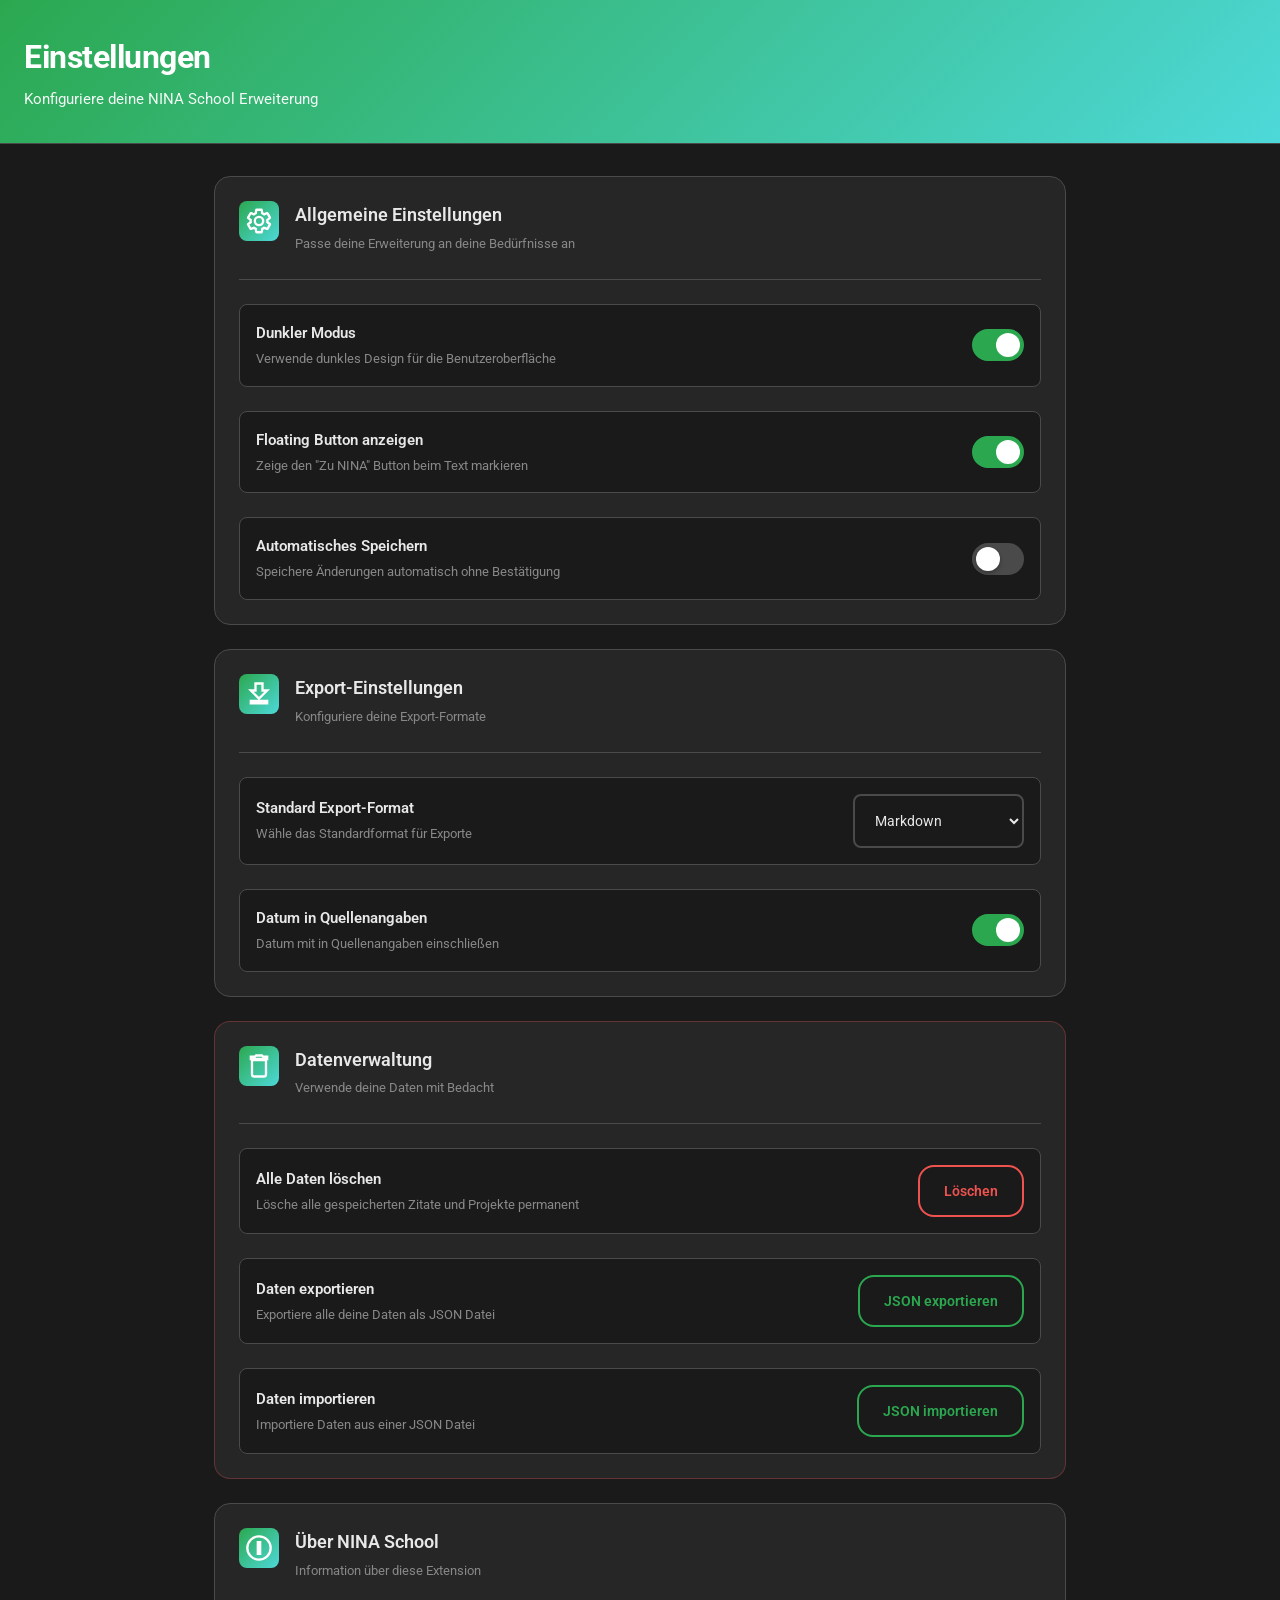
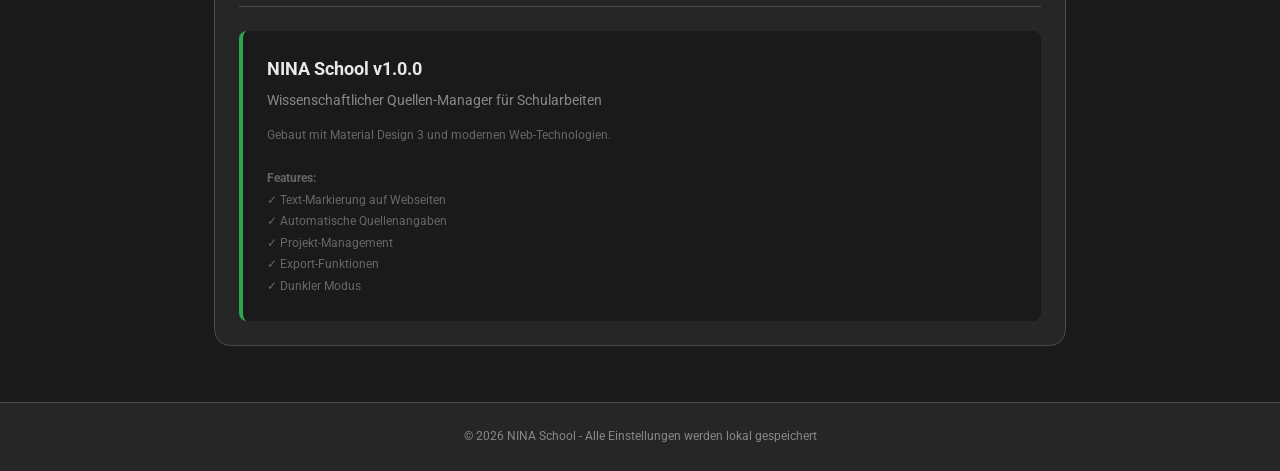
==== fullpage/settings.html @ 8d1d289e "feat: initialize NINA School Chrome extension project structure and core functionality" ====
<!DOCTYPE html>
<html lang="de">
<head>
  <meta charset="UTF-8">
  <meta name="viewport" content="width=device-width, initial-scale=1.0">
  <title>NINA School - Einstellungen</title>
  <link rel="preconnect" href="https://fonts.googleapis.com">
  <link rel="preconnect" href="https://fonts.gstatic.com" crossorigin>
  <link href="https://fonts.googleapis.com/css2?family=Roboto:wght@300;400;500;600;700&display=swap" rel="stylesheet">
  <link rel="stylesheet" href="settings.css">
</head>
<body>
  <div class="settings-container">
    <!-- Header -->
    <header class="settings-header">
      <div class="header-content">
        <h1>Einstellungen</h1>
        <p>Konfiguriere deine NINA School Erweiterung</p>
      </div>
    </header>

    <!-- Settings Sections -->
    <main class="settings-main">
      <!-- General Settings -->
      <section class="settings-section">
        <div class="section-header">
          <svg class="section-icon" viewBox="0 0 24 24">
            <path d="M19.14 12.94c.04-.3.06-.61.06-.94 0-.32-.02-.64-.07-.94l2.03-1.58c.18-.14.23-.41.12-.64l-1.92-3.32c-.12-.22-.37-.29-.59-.22l-2.39.96c-.5-.38-1.03-.7-1.62-.94l-.36-2.54c-.04-.24-.24-.41-.48-.41h-3.84c-.24 0-.43.17-.47.41l-.36 2.54c-.59.24-1.13.57-1.62.94l-2.39-.96c-.22-.09-.47 0-.59.22L2.74 8.87c-.12.22-.07.49.12.64l2.03 1.58c-.05.3-.07.62-.07.94s.02.64.07.94l-2.03 1.58c-.18.14-.23.41-.12.64l1.92 3.32c.12.22.37.29.59.22l2.39-.96c.5.38 1.03.7 1.62.94l.36 2.54c.05.24.24.41.48.41h3.84c.24 0 .44-.17.47-.41l.36-2.54c.59-.24 1.13-.56 1.62-.94l2.39.96c.22.08.47 0 .59-.22l1.92-3.32c.12-.22.07-.49-.12-.64l-2.01-1.58zM12 15.6c-1.98 0-3.6-1.62-3.6-3.6s1.62-3.6 3.6-3.6 3.6 1.62 3.6 3.6-1.62 3.6-3.6 3.6z"/>
          </svg>
          <div>
            <h2>Allgemeine Einstellungen</h2>
            <p>Passe deine Erweiterung an deine Bedürfnisse an</p>
          </div>
        </div>

        <div class="settings-group">
          <div class="setting-item">
            <div class="setting-label">
              <h3>Dunkler Modus</h3>
              <p>Verwende dunkles Design für die Benutzeroberfläche</p>
            </div>
            <label class="toggle">
              <input type="checkbox" id="dark-mode" checked>
              <span class="toggle-slider"></span>
            </label>
          </div>

          <div class="setting-item">
            <div class="setting-label">
              <h3>Floating Button anzeigen</h3>
              <p>Zeige den "Zu NINA" Button beim Text markieren</p>
            </div>
            <label class="toggle">
              <input type="checkbox" id="floating-btn" checked>
              <span class="toggle-slider"></span>
            </label>
          </div>

          <div class="setting-item">
            <div class="setting-label">
              <h3>Automatisches Speichern</h3>
              <p>Speichere Änderungen automatisch ohne Bestätigung</p>
            </div>
            <label class="toggle">
              <input type="checkbox" id="auto-save">
              <span class="toggle-slider"></span>
            </label>
          </div>
        </div>
      </section>

      <!-- Export Settings -->
      <section class="settings-section">
        <div class="section-header">
          <svg class="section-icon" viewBox="0 0 24 24">
            <path d="M19 9h-4V3H9v6H5l7 7 7-7zM5 18v2h14v-2H5z"/>
          </svg>
          <div>
            <h2>Export-Einstellungen</h2>
            <p>Konfiguriere deine Export-Formate</p>
          </div>
        </div>

        <div class="settings-group">
          <div class="setting-item">
            <div class="setting-label">
              <h3>Standard Export-Format</h3>
              <p>Wähle das Standardformat für Exporte</p>
            </div>
            <select id="export-format" class="select-input">
              <option value="markdown">Markdown</option>
              <option value="bibliography">Quellenverzeichnis</option>
              <option value="html">HTML</option>
            </select>
          </div>

          <div class="setting-item">
            <div class="setting-label">
              <h3>Datum in Quellenangaben</h3>
              <p>Datum mit in Quellenangaben einschließen</p>
            </div>
            <label class="toggle">
              <input type="checkbox" id="include-date" checked>
              <span class="toggle-slider"></span>
            </label>
          </div>
        </div>
      </section>

      <!-- Data Management -->
      <section class="settings-section danger">
        <div class="section-header">
          <svg class="section-icon" viewBox="0 0 24 24">
            <path d="M6 19c0 1.1.9 2 2 2h8c1.1 0 2-.9 2-2V7H6v12zM19 4h-3.5l-1-1h-5l-1 1H5v2h14V4z"/>
          </svg>
          <div>
            <h2>Datenverwaltung</h2>
            <p>Verwende deine Daten mit Bedacht</p>
          </div>
        </div>

        <div class="settings-group">
          <div class="setting-item">
            <div class="setting-label">
              <h3>Alle Daten löschen</h3>
              <p>Lösche alle gespeicherten Zitate und Projekte permanent</p>
            </div>
            <button class="btn btn-danger" id="delete-all">Löschen</button>
          </div>

          <div class="setting-item">
            <div class="setting-label">
              <h3>Daten exportieren</h3>
              <p>Exportiere alle deine Daten als JSON Datei</p>
            </div>
            <button class="btn btn-secondary" id="export-data">JSON exportieren</button>
          </div>

          <div class="setting-item">
            <div class="setting-label">
              <h3>Daten importieren</h3>
              <p>Importiere Daten aus einer JSON Datei</p>
            </div>
            <button class="btn btn-secondary" id="import-data">JSON importieren</button>
            <input type="file" id="import-file" accept=".json" style="display: none;">
          </div>
        </div>
      </section>

      <!-- About Section -->
      <section class="settings-section">
        <div class="section-header">
          <svg class="section-icon" viewBox="0 0 24 24">
            <path d="M12 2C6.48 2 2 6.48 2 12s4.48 10 10 10 10-4.48 10-10S17.52 2 12 2zm1 15h-2v-2h2v2zm0-4h-2V7h2v6z"/>
          </svg>
          <div>
            <h2>Über NINA School</h2>
            <p>Information über diese Extension</p>
          </div>
        </div>

        <div class="settings-group">
          <div class="about-box">
            <h3>NINA School v1.0.0</h3>
            <p>Wissenschaftlicher Quellen-Manager für Schularbeiten</p>
            <p style="margin-top: 12px; font-size: 12px; opacity: 0.7;">
              Gebaut mit Material Design 3 und modernen Web-Technologien.
              <br><br>
              <strong>Features:</strong><br>
              ✓ Text-Markierung auf Webseiten<br>
              ✓ Automatische Quellenangaben<br>
              ✓ Projekt-Management<br>
              ✓ Export-Funktionen<br>
              ✓ Dunkler Modus
            </p>
          </div>
        </div>
      </section>
    </main>

    <!-- Footer -->
    <footer class="settings-footer">
      <p>&copy; 2026 NINA School - Alle Einstellungen werden lokal gespeichert</p>
    </footer>
  </div>

  <script src="settings.js"></script>
</body>
</html>
---- fullpage/settings.css ----
:root {
  --primary: #2ba84f;
  --secondary: #c5f135;
  --tertiary: #4dd9d9;
  --bg-dark: #1a1a1a;
  --surface: #262626;
  --surface-variant: #3f3f3f;
  --text-primary: #e8e8e8;
  --text-secondary: #888888;
  --outline: #707070;
  --outline-variant: #4a4a4a;
  --danger: #ef5350;

  --spacing-xs: 4px;
  --spacing-sm: 8px;
  --spacing-md: 16px;
  --spacing-lg: 24px;
  --spacing-xl: 32px;

  --radius-sm: 8px;
  --radius-md: 16px;
  --radius-lg: 28px;
}

* {
  margin: 0;
  padding: 0;
  box-sizing: border-box;
}

html, body {
  background: var(--bg-dark);
  color: var(--text-primary);
  font-family: 'Roboto', -apple-system, sans-serif;
  font-size: 14px;
  line-height: 1.6;
  min-height: 100vh;
}

html {
  scroll-behavior: smooth;
}

body::-webkit-scrollbar {
  width: 8px;
}

body::-webkit-scrollbar-track {
  background: var(--bg-dark);
}

body::-webkit-scrollbar-thumb {
  background: var(--surface-variant);
  border-radius: 4px;
}

body::-webkit-scrollbar-thumb:hover {
  background: var(--outline);
}

.settings-container {
  display: flex;
  flex-direction: column;
  min-height: 100vh;
}

/* Header */
.settings-header {
  background: linear-gradient(135deg, var(--primary) 0%, var(--tertiary) 100%);
  color: white;
  padding: var(--spacing-xl) var(--spacing-lg);
  margin-bottom: var(--spacing-xl);
  border-bottom: 1px solid var(--outline-variant);
}

.header-content h1 {
  font-size: 32px;
  font-weight: 700;
  margin-bottom: var(--spacing-xs);
  letter-spacing: -0.5px;
}

.header-content p {
  font-size: 15px;
  opacity: 0.95;
}

/* Main Content */
.settings-main {
  flex: 1;
  max-width: 900px;
  margin: 0 auto;
  width: 100%;
  padding: 0 var(--spacing-lg) var(--spacing-xl);
}

/* Settings Sections */
.settings-section {
  background: var(--surface);
  border: 1px solid var(--outline-variant);
  border-radius: var(--radius-md);
  padding: var(--spacing-lg);
  margin-bottom: var(--spacing-lg);
  transition: all 0.3s ease;
}

.settings-section:hover {
  border-color: var(--outline);
  box-shadow: 0 8px 24px rgba(43, 168, 79, 0.1);
}

.settings-section.danger {
  border-color: rgba(239, 83, 80, 0.3);
}

.section-header {
  display: flex;
  gap: var(--spacing-md);
  margin-bottom: var(--spacing-lg);
  padding-bottom: var(--spacing-lg);
  border-bottom: 1px solid var(--outline-variant);
}

.section-icon {
  width: 40px;
  height: 40px;
  background: linear-gradient(135deg, var(--primary) 0%, var(--tertiary) 100%);
  border-radius: var(--radius-sm);
  padding: 6px;
  flex-shrink: 0;
  stroke: white;
  stroke-width: 2;
  fill: none;
}

.section-header h2 {
  font-size: 18px;
  font-weight: 600;
  color: var(--text-primary);
  margin-bottom: var(--spacing-xs);
}

.section-header p {
  font-size: 13px;
  color: var(--text-secondary);
}

/* Settings Group */
.settings-group {
  display: flex;
  flex-direction: column;
  gap: var(--spacing-lg);
}

.setting-item {
  display: flex;
  justify-content: space-between;
  align-items: center;
  padding: var(--spacing-md);
  background: var(--bg-dark);
  border-radius: var(--radius-sm);
  border: 1px solid var(--outline-variant);
  transition: all 0.3s ease;
}

.setting-item:hover {
  border-color: var(--outline);
  background: rgba(43, 168, 79, 0.05);
}

.setting-label h3 {
  font-size: 15px;
  font-weight: 600;
  margin-bottom: var(--spacing-xs);
  color: var(--text-primary);
}

.setting-label p {
  font-size: 13px;
  color: var(--text-secondary);
}

/* Toggle Switch */
.toggle {
  position: relative;
  display: inline-flex;
  align-items: center;
  cursor: pointer;
  flex-shrink: 0;
}

.toggle input {
  display: none;
}

.toggle-slider {
  width: 52px;
  height: 32px;
  background: var(--outline-variant);
  border-radius: 16px;
  position: relative;
  transition: all 0.3s cubic-bezier(0.4, 0, 0.2, 1);
  border: 2px solid transparent;
}

.toggle-slider::after {
  content: '';
  position: absolute;
  width: 24px;
  height: 24px;
  background: white;
  border-radius: 50%;
  top: 2px;
  left: 2px;
  transition: all 0.3s cubic-bezier(0.4, 0, 0.2, 1);
  box-shadow: 0 2px 4px rgba(0, 0, 0, 0.3);
}

.toggle input:checked + .toggle-slider {
  background: var(--primary);
  border-color: var(--primary);
}

.toggle input:checked + .toggle-slider::after {
  left: 22px;
  box-shadow: 0 2px 4px rgba(43, 168, 79, 0.3);
}

/* Select Input */
.select-input {
  background: var(--bg-dark);
  color: var(--text-primary);
  border: 2px solid var(--outline-variant);
  padding: var(--spacing-md);
  border-radius: var(--radius-sm);
  font-size: 14px;
  cursor: pointer;
  transition: all 0.3s ease;
  font-family: 'Roboto', sans-serif;
}

.select-input:hover {
  border-color: var(--primary);
}

.select-input:focus {
  outline: none;
  border-color: var(--primary);
  box-shadow: 0 0 0 3px rgba(43, 168, 79, 0.1);
}

/* Buttons */
.btn {
  padding: var(--spacing-md) var(--spacing-lg);
  border: none;
  border-radius: var(--radius-md);
  font-size: 14px;
  font-weight: 600;
  cursor: pointer;
  transition: all 0.3s cubic-bezier(0.4, 0, 0.2, 1);
  font-family: 'Roboto', sans-serif;
  flex-shrink: 0;
}

.btn-secondary {
  background: transparent;
  color: var(--primary);
  border: 2px solid var(--primary);
}

.btn-secondary:hover {
  background: rgba(43, 168, 79, 0.1);
  transform: translateY(-2px);
}

.btn-secondary:active {
  transform: translateY(0);
}

.btn-danger {
  background: transparent;
  color: var(--danger);
  border: 2px solid var(--danger);
}

.btn-danger:hover {
  background: rgba(239, 83, 80, 0.1);
  transform: translateY(-2px);
}

.btn-danger:active {
  transform: translateY(0);
}

/* About Box */
.about-box {
  background: var(--bg-dark);
  padding: var(--spacing-lg);
  border-radius: var(--radius-sm);
  border-left: 4px solid var(--primary);
}

.about-box h3 {
  font-size: 18px;
  font-weight: 700;
  margin-bottom: var(--spacing-xs);
  color: var(--text-primary);
}

.about-box p {
  color: var(--text-secondary);
  line-height: 1.8;
}

/* Footer */
.settings-footer {
  background: var(--surface);
  border-top: 1px solid var(--outline-variant);
  padding: var(--spacing-lg);
  text-align: center;
  color: var(--text-secondary);
  font-size: 12px;
  margin-top: auto;
}

/* Animations */
@keyframes slideIn {
  from {
    opacity: 0;
    transform: translateY(10px);
  }
  to {
    opacity: 1;
    transform: translateY(0);
  }
}

.settings-section {
  animation: slideIn 0.4s ease-out;
}

.settings-section:nth-child(2) {
  animation-delay: 0.1s;
}

.settings-section:nth-child(3) {
  animation-delay: 0.2s;
}

.settings-section:nth-child(4) {
  animation-delay: 0.3s;
}

/* Responsive */
@media (max-width: 768px) {
  .settings-main {
    padding: 0 var(--spacing-md) var(--spacing-lg);
  }

  .header-content h1 {
    font-size: 24px;
  }

  .setting-item {
    flex-direction: column;
    align-items: flex-start;
    gap: var(--spacing-md);
  }

  .setting-label {
    width: 100%;
  }

  .toggle,
  .btn,
  .select-input {
    width: 100%;
  }
}
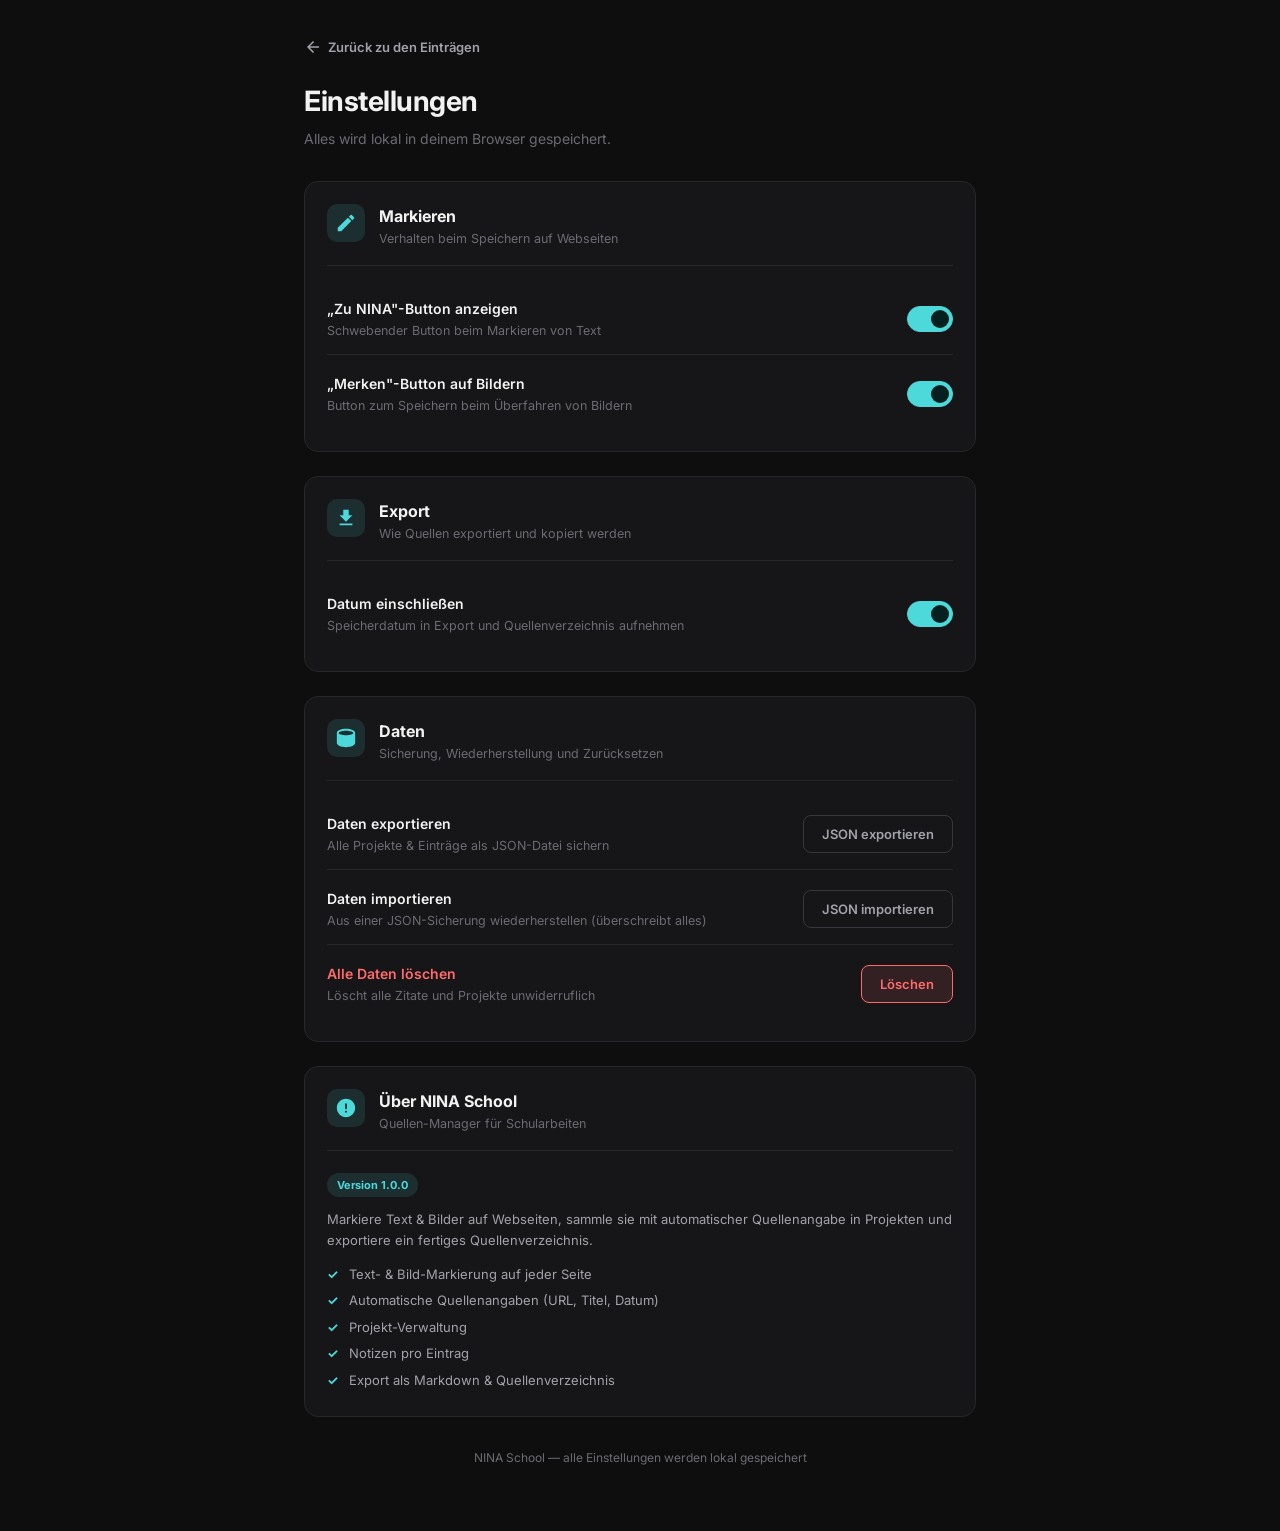
==== commit c757e134: "feat: add settings page with data management, export/import functionality, and user preferences" ====
--- a/fullpage/settings.html
+++ b/fullpage/settings.html
@@ -6,98 +6,71 @@
   <title>NINA School - Einstellungen</title>
   <link rel="preconnect" href="https://fonts.googleapis.com">
   <link rel="preconnect" href="https://fonts.gstatic.com" crossorigin>
-  <link href="https://fonts.googleapis.com/css2?family=Roboto:wght@300;400;500;600;700&display=swap" rel="stylesheet">
+  <link href="https://fonts.googleapis.com/css2?family=Inter:wght@400;500;600;700&display=swap" rel="stylesheet">
   <link rel="stylesheet" href="settings.css">
 </head>
 <body>
   <div class="settings-container">
     <!-- Header -->
     <header class="settings-header">
+      <button id="back-to-app" class="back-link">
+        <svg viewBox="0 0 24 24"><path d="M20 11H7.83l5.59-5.59L12 4l-8 8 8 8 1.41-1.41L7.83 13H20v-2z"/></svg>
+        Zurück zu den Einträgen
+      </button>
       <div class="header-content">
         <h1>Einstellungen</h1>
-        <p>Konfiguriere deine NINA School Erweiterung</p>
+        <p>Alles wird lokal in deinem Browser gespeichert.</p>
       </div>
     </header>
 
-    <!-- Settings Sections -->
     <main class="settings-main">
-      <!-- General Settings -->
+      <!-- Markieren -->
       <section class="settings-section">
         <div class="section-header">
-          <svg class="section-icon" viewBox="0 0 24 24">
-            <path d="M19.14 12.94c.04-.3.06-.61.06-.94 0-.32-.02-.64-.07-.94l2.03-1.58c.18-.14.23-.41.12-.64l-1.92-3.32c-.12-.22-.37-.29-.59-.22l-2.39.96c-.5-.38-1.03-.7-1.62-.94l-.36-2.54c-.04-.24-.24-.41-.48-.41h-3.84c-.24 0-.43.17-.47.41l-.36 2.54c-.59.24-1.13.57-1.62.94l-2.39-.96c-.22-.09-.47 0-.59.22L2.74 8.87c-.12.22-.07.49.12.64l2.03 1.58c-.05.3-.07.62-.07.94s.02.64.07.94l-2.03 1.58c-.18.14-.23.41-.12.64l1.92 3.32c.12.22.37.29.59.22l2.39-.96c.5.38 1.03.7 1.62.94l.36 2.54c.05.24.24.41.48.41h3.84c.24 0 .44-.17.47-.41l.36-2.54c.59-.24 1.13-.56 1.62-.94l2.39.96c.22.08.47 0 .59-.22l1.92-3.32c.12-.22.07-.49-.12-.64l-2.01-1.58zM12 15.6c-1.98 0-3.6-1.62-3.6-3.6s1.62-3.6 3.6-3.6 3.6 1.62 3.6 3.6-1.62 3.6-3.6 3.6z"/>
-          </svg>
+          <svg class="section-icon" viewBox="0 0 24 24"><path d="M3 17.25V21h3.75L17.81 9.94l-3.75-3.75L3 17.25zM20.71 7.04c.39-.39.39-1.02 0-1.41l-2.34-2.34a.9959.9959 0 0 0-1.41 0l-1.83 1.83 3.75 3.75 1.83-1.83z"/></svg>
           <div>
-            <h2>Allgemeine Einstellungen</h2>
-            <p>Passe deine Erweiterung an deine Bedürfnisse an</p>
+            <h2>Markieren</h2>
+            <p>Verhalten beim Speichern auf Webseiten</p>
           </div>
         </div>
-
         <div class="settings-group">
           <div class="setting-item">
             <div class="setting-label">
-              <h3>Dunkler Modus</h3>
-              <p>Verwende dunkles Design für die Benutzeroberfläche</p>
-            </div>
-            <label class="toggle">
-              <input type="checkbox" id="dark-mode" checked>
-              <span class="toggle-slider"></span>
-            </label>
-          </div>
-
-          <div class="setting-item">
-            <div class="setting-label">
-              <h3>Floating Button anzeigen</h3>
-              <p>Zeige den "Zu NINA" Button beim Text markieren</p>
+              <h3>„Zu NINA"-Button anzeigen</h3>
+              <p>Schwebender Button beim Markieren von Text</p>
             </div>
             <label class="toggle">
               <input type="checkbox" id="floating-btn" checked>
               <span class="toggle-slider"></span>
             </label>
           </div>
-
           <div class="setting-item">
             <div class="setting-label">
-              <h3>Automatisches Speichern</h3>
-              <p>Speichere Änderungen automatisch ohne Bestätigung</p>
+              <h3>„Merken"-Button auf Bildern</h3>
+              <p>Button zum Speichern beim Überfahren von Bildern</p>
             </div>
             <label class="toggle">
-              <input type="checkbox" id="auto-save">
+              <input type="checkbox" id="image-save" checked>
               <span class="toggle-slider"></span>
             </label>
           </div>
         </div>
       </section>
 
-      <!-- Export Settings -->
+      <!-- Export -->
       <section class="settings-section">
         <div class="section-header">
-          <svg class="section-icon" viewBox="0 0 24 24">
-            <path d="M19 9h-4V3H9v6H5l7 7 7-7zM5 18v2h14v-2H5z"/>
-          </svg>
+          <svg class="section-icon" viewBox="0 0 24 24"><path d="M19 9h-4V3H9v6H5l7 7 7-7zM5 18v2h14v-2H5z"/></svg>
           <div>
-            <h2>Export-Einstellungen</h2>
-            <p>Konfiguriere deine Export-Formate</p>
+            <h2>Export</h2>
+            <p>Wie Quellen exportiert und kopiert werden</p>
           </div>
         </div>
-
         <div class="settings-group">
           <div class="setting-item">
             <div class="setting-label">
-              <h3>Standard Export-Format</h3>
-              <p>Wähle das Standardformat für Exporte</p>
-            </div>
-            <select id="export-format" class="select-input">
-              <option value="markdown">Markdown</option>
-              <option value="bibliography">Quellenverzeichnis</option>
-              <option value="html">HTML</option>
-            </select>
-          </div>
-
-          <div class="setting-item">
-            <div class="setting-label">
-              <h3>Datum in Quellenangaben</h3>
-              <p>Datum mit in Quellenangaben einschließen</p>
+              <h3>Datum einschließen</h3>
+              <p>Speicherdatum in Export und Quellenverzeichnis aufnehmen</p>
             </div>
             <label class="toggle">
               <input type="checkbox" id="include-date" checked>
@@ -107,80 +80,68 @@
         </div>
       </section>
 
-      <!-- Data Management -->
-      <section class="settings-section danger">
+      <!-- Daten -->
+      <section class="settings-section">
         <div class="section-header">
-          <svg class="section-icon" viewBox="0 0 24 24">
-            <path d="M6 19c0 1.1.9 2 2 2h8c1.1 0 2-.9 2-2V7H6v12zM19 4h-3.5l-1-1h-5l-1 1H5v2h14V4z"/>
-          </svg>
+          <svg class="section-icon" viewBox="0 0 24 24"><path d="M12 2C6.48 2 2 4.02 2 6.5v11C2 19.98 6.48 22 12 22s10-2.02 10-4.5v-11C22 4.02 17.52 2 12 2zm0 2c4.42 0 8 1.34 8 2.5S16.42 9 12 9 4 7.66 4 6.5 7.58 4 12 4z"/></svg>
           <div>
-            <h2>Datenverwaltung</h2>
-            <p>Verwende deine Daten mit Bedacht</p>
+            <h2>Daten</h2>
+            <p>Sicherung, Wiederherstellung und Zurücksetzen</p>
           </div>
         </div>
-
         <div class="settings-group">
           <div class="setting-item">
             <div class="setting-label">
-              <h3>Alle Daten löschen</h3>
-              <p>Lösche alle gespeicherten Zitate und Projekte permanent</p>
-            </div>
-            <button class="btn btn-danger" id="delete-all">Löschen</button>
-          </div>
-
-          <div class="setting-item">
-            <div class="setting-label">
               <h3>Daten exportieren</h3>
-              <p>Exportiere alle deine Daten als JSON Datei</p>
+              <p>Alle Projekte & Einträge als JSON-Datei sichern</p>
             </div>
             <button class="btn btn-secondary" id="export-data">JSON exportieren</button>
           </div>
-
           <div class="setting-item">
             <div class="setting-label">
               <h3>Daten importieren</h3>
-              <p>Importiere Daten aus einer JSON Datei</p>
+              <p>Aus einer JSON-Sicherung wiederherstellen (überschreibt alles)</p>
             </div>
             <button class="btn btn-secondary" id="import-data">JSON importieren</button>
             <input type="file" id="import-file" accept=".json" style="display: none;">
           </div>
+          <div class="setting-item danger-item">
+            <div class="setting-label">
+              <h3>Alle Daten löschen</h3>
+              <p>Löscht alle Zitate und Projekte unwiderruflich</p>
+            </div>
+            <button class="btn btn-danger" id="delete-all">Löschen</button>
+          </div>
         </div>
       </section>
 
-      <!-- About Section -->
+      <!-- Über -->
       <section class="settings-section">
         <div class="section-header">
-          <svg class="section-icon" viewBox="0 0 24 24">
-            <path d="M12 2C6.48 2 2 6.48 2 12s4.48 10 10 10 10-4.48 10-10S17.52 2 12 2zm1 15h-2v-2h2v2zm0-4h-2V7h2v6z"/>
-          </svg>
+          <svg class="section-icon" viewBox="0 0 24 24"><path d="M12 2C6.48 2 2 6.48 2 12s4.48 10 10 10 10-4.48 10-10S17.52 2 12 2zm1 15h-2v-2h2v2zm0-4h-2V7h2v6z"/></svg>
           <div>
             <h2>Über NINA School</h2>
-            <p>Information über diese Extension</p>
+            <p>Quellen-Manager für Schularbeiten</p>
           </div>
         </div>
-
         <div class="settings-group">
           <div class="about-box">
-            <h3>NINA School v1.0.0</h3>
-            <p>Wissenschaftlicher Quellen-Manager für Schularbeiten</p>
-            <p style="margin-top: 12px; font-size: 12px; opacity: 0.7;">
-              Gebaut mit Material Design 3 und modernen Web-Technologien.
-              <br><br>
-              <strong>Features:</strong><br>
-              ✓ Text-Markierung auf Webseiten<br>
-              ✓ Automatische Quellenangaben<br>
-              ✓ Projekt-Management<br>
-              ✓ Export-Funktionen<br>
-              ✓ Dunkler Modus
-            </p>
+            <div class="about-version">Version 1.0.0</div>
+            <p>Markiere Text & Bilder auf Webseiten, sammle sie mit automatischer Quellenangabe in Projekten und exportiere ein fertiges Quellenverzeichnis.</p>
+            <ul class="about-features">
+              <li>Text- & Bild-Markierung auf jeder Seite</li>
+              <li>Automatische Quellenangaben (URL, Titel, Datum)</li>
+              <li>Projekt-Verwaltung</li>
+              <li>Notizen pro Eintrag</li>
+              <li>Export als Markdown & Quellenverzeichnis</li>
+            </ul>
           </div>
         </div>
       </section>
     </main>
 
-    <!-- Footer -->
     <footer class="settings-footer">
-      <p>&copy; 2026 NINA School - Alle Einstellungen werden lokal gespeichert</p>
+      <p>NINA School — alle Einstellungen werden lokal gespeichert</p>
     </footer>
   </div>
 
--- a/fullpage/settings.css
+++ b/fullpage/settings.css
@@ -1,379 +1,207 @@
+/* NINA School - Einstellungen (Dark, verfeinert) */
+
 :root {
-  --primary: #2ba84f;
-  --secondary: #c5f135;
-  --tertiary: #4dd9d9;
-  --bg-dark: #1a1a1a;
-  --surface: #262626;
-  --surface-variant: #3f3f3f;
-  --text-primary: #e8e8e8;
-  --text-secondary: #888888;
-  --outline: #707070;
-  --outline-variant: #4a4a4a;
-  --danger: #ef5350;
-
-  --spacing-xs: 4px;
-  --spacing-sm: 8px;
-  --spacing-md: 16px;
-  --spacing-lg: 24px;
-  --spacing-xl: 32px;
-
-  --radius-sm: 8px;
-  --radius-md: 16px;
-  --radius-lg: 28px;
-}
-
-* {
-  margin: 0;
-  padding: 0;
-  box-sizing: border-box;
-}
+  --bg: #0e0e0f;
+  --bg-1: #161618;
+  --bg-2: #1d1d20;
+  --bg-3: #26262a;
+  --text: #f2f2f3;
+  --text-2: #a2a2aa;
+  --text-3: #6b6b73;
+  --cyan: #4dd9d9;
+  --cyan-dim: rgba(77, 217, 217, 0.12);
+  --danger: #ff6b6b;
+  --danger-dim: rgba(255, 107, 107, 0.12);
+  --border: #27272b;
+  --border-strong: #36363c;
+  --r-lg: 14px;
+  --r-md: 10px;
+  --r-sm: 8px;
+  --font: 'Inter', -apple-system, BlinkMacSystemFont, 'Segoe UI', sans-serif;
+}
+
+* { margin: 0; padding: 0; box-sizing: border-box; }
 
 html, body {
-  background: var(--bg-dark);
-  color: var(--text-primary);
-  font-family: 'Roboto', -apple-system, sans-serif;
+  background: var(--bg);
+  color: var(--text);
+  font-family: var(--font);
   font-size: 14px;
-  line-height: 1.6;
+  line-height: 1.5;
   min-height: 100vh;
-}
-
-html {
-  scroll-behavior: smooth;
-}
-
-body::-webkit-scrollbar {
-  width: 8px;
-}
-
-body::-webkit-scrollbar-track {
-  background: var(--bg-dark);
-}
-
-body::-webkit-scrollbar-thumb {
-  background: var(--surface-variant);
-  border-radius: 4px;
-}
-
-body::-webkit-scrollbar-thumb:hover {
-  background: var(--outline);
-}
+  -webkit-font-smoothing: antialiased;
+}
+
+button { font-family: inherit; }
 
 .settings-container {
-  display: flex;
-  flex-direction: column;
-  min-height: 100vh;
-}
-
-/* Header */
-.settings-header {
-  background: linear-gradient(135deg, var(--primary) 0%, var(--tertiary) 100%);
-  color: white;
-  padding: var(--spacing-xl) var(--spacing-lg);
-  margin-bottom: var(--spacing-xl);
-  border-bottom: 1px solid var(--outline-variant);
-}
-
-.header-content h1 {
-  font-size: 32px;
-  font-weight: 700;
-  margin-bottom: var(--spacing-xs);
-  letter-spacing: -0.5px;
-}
-
-.header-content p {
-  font-size: 15px;
-  opacity: 0.95;
-}
-
-/* Main Content */
-.settings-main {
-  flex: 1;
-  max-width: 900px;
+  max-width: 720px;
   margin: 0 auto;
-  width: 100%;
-  padding: 0 var(--spacing-lg) var(--spacing-xl);
-}
-
-/* Settings Sections */
+  padding: 32px 24px 64px;
+}
+
+/* ===== HEADER ===== */
+.back-link {
+  display: inline-flex;
+  align-items: center;
+  gap: 6px;
+  background: transparent;
+  border: none;
+  color: var(--text-2);
+  font-size: 13px;
+  font-weight: 600;
+  cursor: pointer;
+  padding: 6px 0;
+  margin-bottom: 18px;
+  transition: color 0.15s;
+}
+.back-link:hover { color: var(--cyan); }
+.back-link svg { width: 18px; height: 18px; fill: currentColor; }
+
+.header-content { margin-bottom: 32px; }
+.header-content h1 { font-size: 28px; font-weight: 700; letter-spacing: -0.5px; margin-bottom: 6px; }
+.header-content p { color: var(--text-3); font-size: 14px; }
+
+/* ===== SECTIONS ===== */
+.settings-main { display: flex; flex-direction: column; gap: 24px; }
+
 .settings-section {
-  background: var(--surface);
-  border: 1px solid var(--outline-variant);
-  border-radius: var(--radius-md);
-  padding: var(--spacing-lg);
-  margin-bottom: var(--spacing-lg);
-  transition: all 0.3s ease;
-}
-
-.settings-section:hover {
-  border-color: var(--outline);
-  box-shadow: 0 8px 24px rgba(43, 168, 79, 0.1);
-}
-
-.settings-section.danger {
-  border-color: rgba(239, 83, 80, 0.3);
+  background: var(--bg-1);
+  border: 1px solid var(--border);
+  border-radius: var(--r-lg);
+  padding: 22px;
 }
 
 .section-header {
   display: flex;
-  gap: var(--spacing-md);
-  margin-bottom: var(--spacing-lg);
-  padding-bottom: var(--spacing-lg);
-  border-bottom: 1px solid var(--outline-variant);
-}
-
+  align-items: flex-start;
+  gap: 14px;
+  margin-bottom: 18px;
+  padding-bottom: 16px;
+  border-bottom: 1px solid var(--border);
+}
 .section-icon {
-  width: 40px;
-  height: 40px;
-  background: linear-gradient(135deg, var(--primary) 0%, var(--tertiary) 100%);
-  border-radius: var(--radius-sm);
-  padding: 6px;
+  width: 38px;
+  height: 38px;
+  padding: 8px;
+  border-radius: var(--r-md);
+  background: var(--cyan-dim);
+  fill: var(--cyan);
   flex-shrink: 0;
-  stroke: white;
-  stroke-width: 2;
-  fill: none;
-}
-
-.section-header h2 {
-  font-size: 18px;
-  font-weight: 600;
-  color: var(--text-primary);
-  margin-bottom: var(--spacing-xs);
-}
-
-.section-header p {
-  font-size: 13px;
-  color: var(--text-secondary);
-}
-
-/* Settings Group */
-.settings-group {
-  display: flex;
-  flex-direction: column;
-  gap: var(--spacing-lg);
-}
+}
+.section-header h2 { font-size: 16px; font-weight: 700; margin-bottom: 2px; }
+.section-header p { font-size: 12.5px; color: var(--text-3); }
+
+.settings-group { display: flex; flex-direction: column; gap: 4px; }
 
 .setting-item {
   display: flex;
+  align-items: center;
   justify-content: space-between;
-  align-items: center;
-  padding: var(--spacing-md);
-  background: var(--bg-dark);
-  border-radius: var(--radius-sm);
-  border: 1px solid var(--outline-variant);
-  transition: all 0.3s ease;
-}
-
-.setting-item:hover {
-  border-color: var(--outline);
-  background: rgba(43, 168, 79, 0.05);
-}
-
-.setting-label h3 {
-  font-size: 15px;
-  font-weight: 600;
-  margin-bottom: var(--spacing-xs);
-  color: var(--text-primary);
-}
-
-.setting-label p {
-  font-size: 13px;
-  color: var(--text-secondary);
-}
-
-/* Toggle Switch */
-.toggle {
-  position: relative;
-  display: inline-flex;
-  align-items: center;
+  gap: 16px;
+  padding: 14px 0;
+  border-bottom: 1px solid var(--border);
+}
+.setting-item:last-child { border-bottom: none; }
+.setting-label h3 { font-size: 14px; font-weight: 600; margin-bottom: 3px; }
+.setting-label p { font-size: 12.5px; color: var(--text-3); line-height: 1.45; }
+
+.danger-item h3 { color: var(--danger); }
+
+/* ===== TOGGLE ===== */
+.toggle { position: relative; display: inline-block; width: 46px; height: 26px; flex-shrink: 0; }
+.toggle input { opacity: 0; width: 0; height: 0; }
+.toggle-slider {
+  position: absolute;
   cursor: pointer;
-  flex-shrink: 0;
-}
-
-.toggle input {
-  display: none;
-}
-
-.toggle-slider {
-  width: 52px;
-  height: 32px;
-  background: var(--outline-variant);
-  border-radius: 16px;
-  position: relative;
-  transition: all 0.3s cubic-bezier(0.4, 0, 0.2, 1);
-  border: 2px solid transparent;
-}
-
-.toggle-slider::after {
-  content: '';
+  inset: 0;
+  background: var(--bg-3);
+  border: 1px solid var(--border-strong);
+  border-radius: 999px;
+  transition: background 0.2s, border-color 0.2s;
+}
+.toggle-slider::before {
+  content: "";
   position: absolute;
-  width: 24px;
-  height: 24px;
-  background: white;
+  height: 18px;
+  width: 18px;
+  left: 3px;
+  top: 3px;
+  background: var(--text-2);
   border-radius: 50%;
-  top: 2px;
-  left: 2px;
-  transition: all 0.3s cubic-bezier(0.4, 0, 0.2, 1);
-  box-shadow: 0 2px 4px rgba(0, 0, 0, 0.3);
-}
-
-.toggle input:checked + .toggle-slider {
-  background: var(--primary);
-  border-color: var(--primary);
-}
-
-.toggle input:checked + .toggle-slider::after {
-  left: 22px;
-  box-shadow: 0 2px 4px rgba(43, 168, 79, 0.3);
-}
-
-/* Select Input */
-.select-input {
-  background: var(--bg-dark);
-  color: var(--text-primary);
-  border: 2px solid var(--outline-variant);
-  padding: var(--spacing-md);
-  border-radius: var(--radius-sm);
-  font-size: 14px;
-  cursor: pointer;
-  transition: all 0.3s ease;
-  font-family: 'Roboto', sans-serif;
-}
-
-.select-input:hover {
-  border-color: var(--primary);
-}
-
-.select-input:focus {
-  outline: none;
-  border-color: var(--primary);
-  box-shadow: 0 0 0 3px rgba(43, 168, 79, 0.1);
-}
-
-/* Buttons */
+  transition: transform 0.2s, background 0.2s;
+}
+.toggle input:checked + .toggle-slider { background: var(--cyan); border-color: var(--cyan); }
+.toggle input:checked + .toggle-slider::before { transform: translateX(20px); background: #06201f; }
+
+/* ===== BUTTONS ===== */
 .btn {
-  padding: var(--spacing-md) var(--spacing-lg);
+  padding: 10px 18px;
   border: none;
-  border-radius: var(--radius-md);
-  font-size: 14px;
+  border-radius: var(--r-sm);
+  font-size: 13px;
   font-weight: 600;
   cursor: pointer;
-  transition: all 0.3s cubic-bezier(0.4, 0, 0.2, 1);
-  font-family: 'Roboto', sans-serif;
+  transition: all 0.15s;
+  white-space: nowrap;
   flex-shrink: 0;
 }
-
 .btn-secondary {
   background: transparent;
-  color: var(--primary);
-  border: 2px solid var(--primary);
-}
-
-.btn-secondary:hover {
-  background: rgba(43, 168, 79, 0.1);
-  transform: translateY(-2px);
-}
-
-.btn-secondary:active {
-  transform: translateY(0);
-}
-
-.btn-danger {
-  background: transparent;
-  color: var(--danger);
-  border: 2px solid var(--danger);
-}
-
-.btn-danger:hover {
-  background: rgba(239, 83, 80, 0.1);
-  transform: translateY(-2px);
-}
-
-.btn-danger:active {
-  transform: translateY(0);
-}
-
-/* About Box */
-.about-box {
-  background: var(--bg-dark);
-  padding: var(--spacing-lg);
-  border-radius: var(--radius-sm);
-  border-left: 4px solid var(--primary);
-}
-
-.about-box h3 {
-  font-size: 18px;
+  border: 1px solid var(--border-strong);
+  color: var(--text-2);
+}
+.btn-secondary:hover { color: var(--cyan); border-color: var(--cyan); }
+.btn-danger { background: var(--danger-dim); border: 1px solid var(--danger); color: var(--danger); }
+.btn-danger:hover { background: var(--danger); color: #2a0808; }
+
+/* ===== ABOUT ===== */
+.about-box { padding: 4px 0; }
+.about-version {
+  display: inline-block;
+  background: var(--cyan-dim);
+  color: var(--cyan);
+  font-size: 11px;
   font-weight: 700;
-  margin-bottom: var(--spacing-xs);
-  color: var(--text-primary);
-}
-
-.about-box p {
-  color: var(--text-secondary);
-  line-height: 1.8;
-}
-
-/* Footer */
-.settings-footer {
-  background: var(--surface);
-  border-top: 1px solid var(--outline-variant);
-  padding: var(--spacing-lg);
-  text-align: center;
-  color: var(--text-secondary);
-  font-size: 12px;
-  margin-top: auto;
-}
-
-/* Animations */
-@keyframes slideIn {
-  from {
-    opacity: 0;
-    transform: translateY(10px);
-  }
-  to {
-    opacity: 1;
-    transform: translateY(0);
-  }
-}
-
-.settings-section {
-  animation: slideIn 0.4s ease-out;
-}
-
-.settings-section:nth-child(2) {
-  animation-delay: 0.1s;
-}
-
-.settings-section:nth-child(3) {
-  animation-delay: 0.2s;
-}
-
-.settings-section:nth-child(4) {
-  animation-delay: 0.3s;
-}
-
-/* Responsive */
-@media (max-width: 768px) {
-  .settings-main {
-    padding: 0 var(--spacing-md) var(--spacing-lg);
-  }
-
-  .header-content h1 {
-    font-size: 24px;
-  }
-
-  .setting-item {
-    flex-direction: column;
-    align-items: flex-start;
-    gap: var(--spacing-md);
-  }
-
-  .setting-label {
-    width: 100%;
-  }
-
-  .toggle,
-  .btn,
-  .select-input {
-    width: 100%;
-  }
-}
+  padding: 4px 10px;
+  border-radius: 999px;
+  margin-bottom: 12px;
+}
+.about-box p { color: var(--text-2); font-size: 13px; line-height: 1.6; margin-bottom: 14px; }
+.about-features { list-style: none; display: flex; flex-direction: column; gap: 7px; }
+.about-features li {
+  position: relative;
+  padding-left: 22px;
+  font-size: 13px;
+  color: var(--text-2);
+}
+.about-features li::before {
+  content: "✓";
+  position: absolute;
+  left: 0;
+  color: var(--cyan);
+  font-weight: 700;
+}
+
+/* ===== FOOTER ===== */
+.settings-footer { margin-top: 32px; text-align: center; color: var(--text-3); font-size: 12px; }
+
+/* ===== TOAST ===== */
+.toast-msg {
+  position: fixed;
+  bottom: 28px;
+  left: 50%;
+  transform: translateX(-50%) translateY(16px);
+  background: var(--bg-3);
+  color: var(--cyan);
+  border: 1px solid var(--cyan);
+  padding: 12px 20px;
+  border-radius: var(--r-sm);
+  font-size: 13px;
+  font-weight: 600;
+  z-index: 10000;
+  opacity: 0;
+  transition: all 0.22s;
+  pointer-events: none;
+}
+.toast-msg.show { transform: translateX(-50%) translateY(0); opacity: 1; }
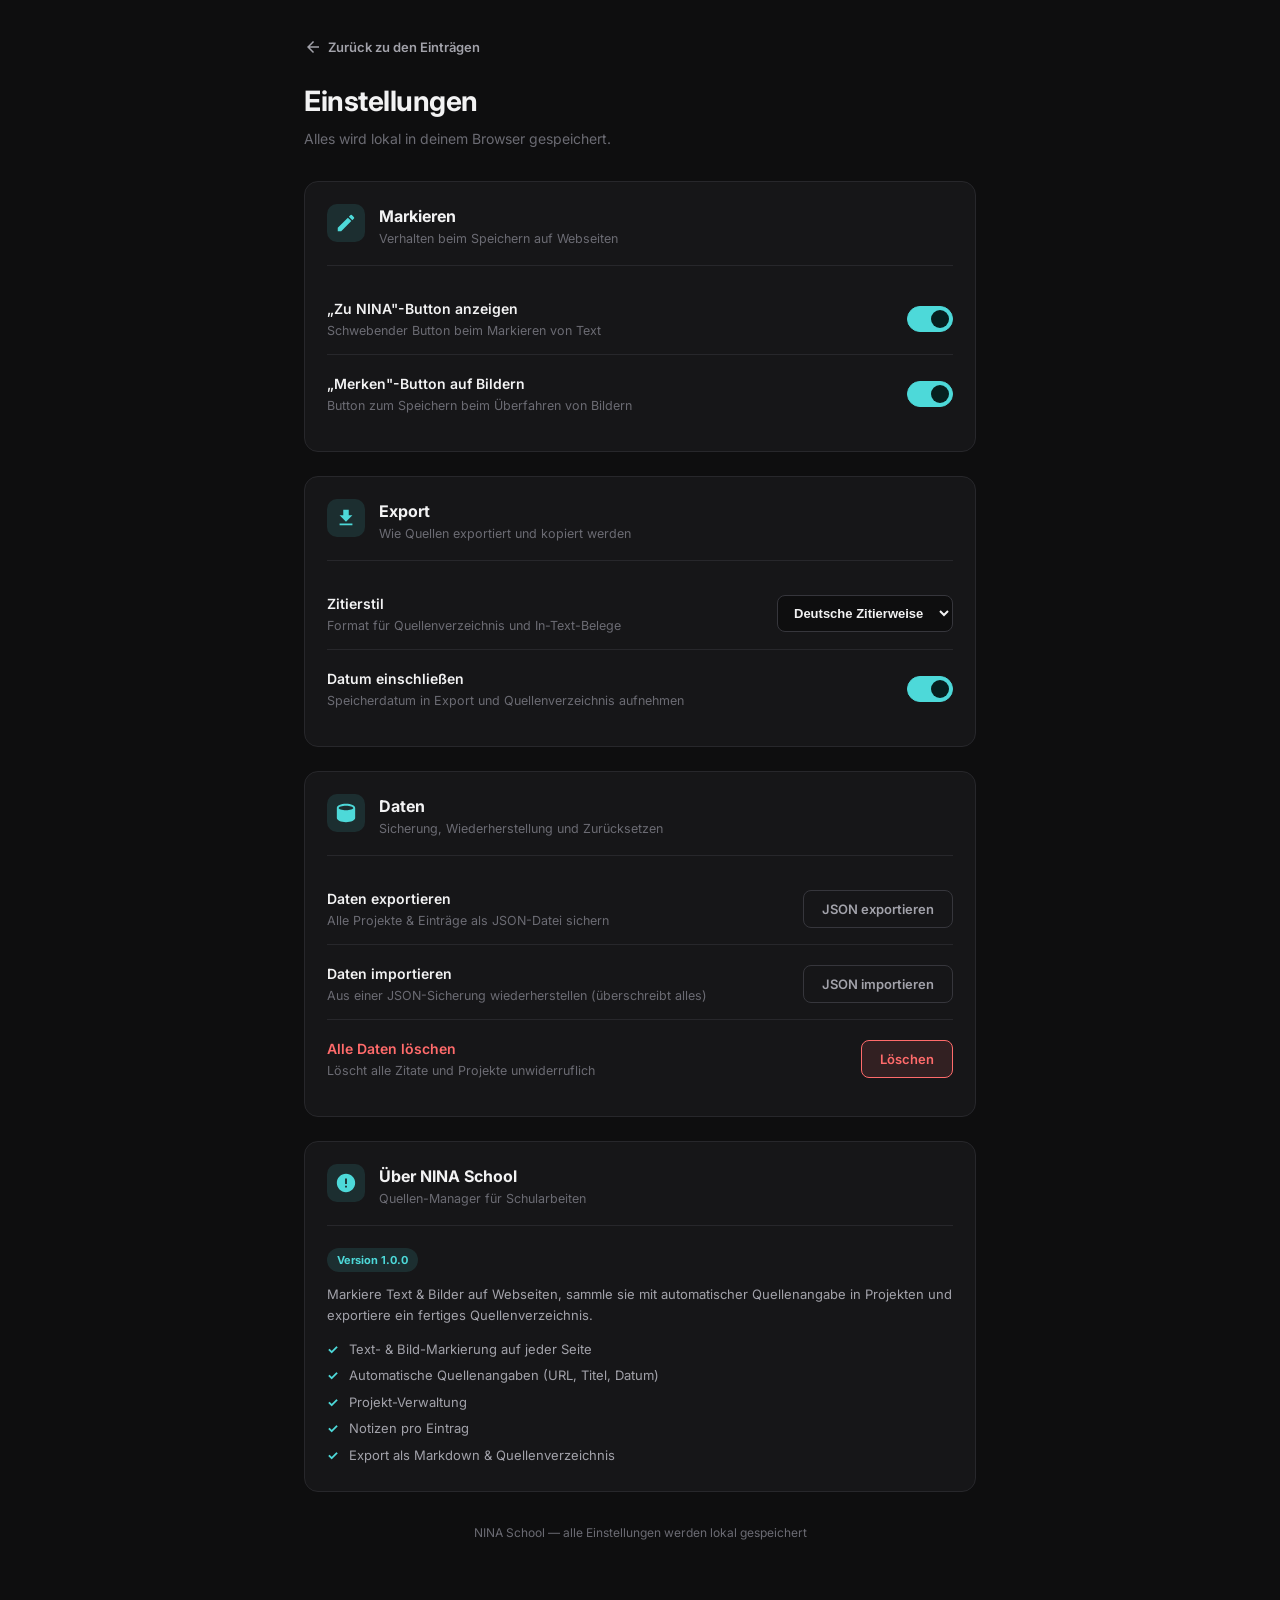
==== commit 63bb49ff: "feat: implement full-page management UI with project support, citation generation, and advanced sett" ====
--- a/fullpage/settings.html
+++ b/fullpage/settings.html
@@ -67,6 +67,18 @@
           </div>
         </div>
         <div class="settings-group">
+          <div class="setting-item">
+            <div class="setting-label">
+              <h3>Zitierstil</h3>
+              <p>Format für Quellenverzeichnis und In-Text-Belege</p>
+            </div>
+            <select id="citation-style" class="select-input">
+              <option value="de">Deutsche Zitierweise</option>
+              <option value="apa">APA</option>
+              <option value="mla">MLA</option>
+              <option value="harvard">Harvard</option>
+            </select>
+          </div>
           <div class="setting-item">
             <div class="setting-label">
               <h3>Datum einschließen</h3>
--- a/fullpage/settings.css
+++ b/fullpage/settings.css
@@ -134,6 +134,20 @@
 .toggle input:checked + .toggle-slider { background: var(--cyan); border-color: var(--cyan); }
 .toggle input:checked + .toggle-slider::before { transform: translateX(20px); background: #06201f; }
 
+.select-input {
+  background: var(--bg);
+  border: 1px solid var(--border-strong);
+  color: var(--text);
+  padding: 9px 12px;
+  border-radius: var(--r-sm);
+  font-size: 13px;
+  font-weight: 600;
+  cursor: pointer;
+  flex-shrink: 0;
+}
+.select-input:hover,
+.select-input:focus { outline: none; border-color: var(--cyan); }
+
 /* ===== BUTTONS ===== */
 .btn {
   padding: 10px 18px;
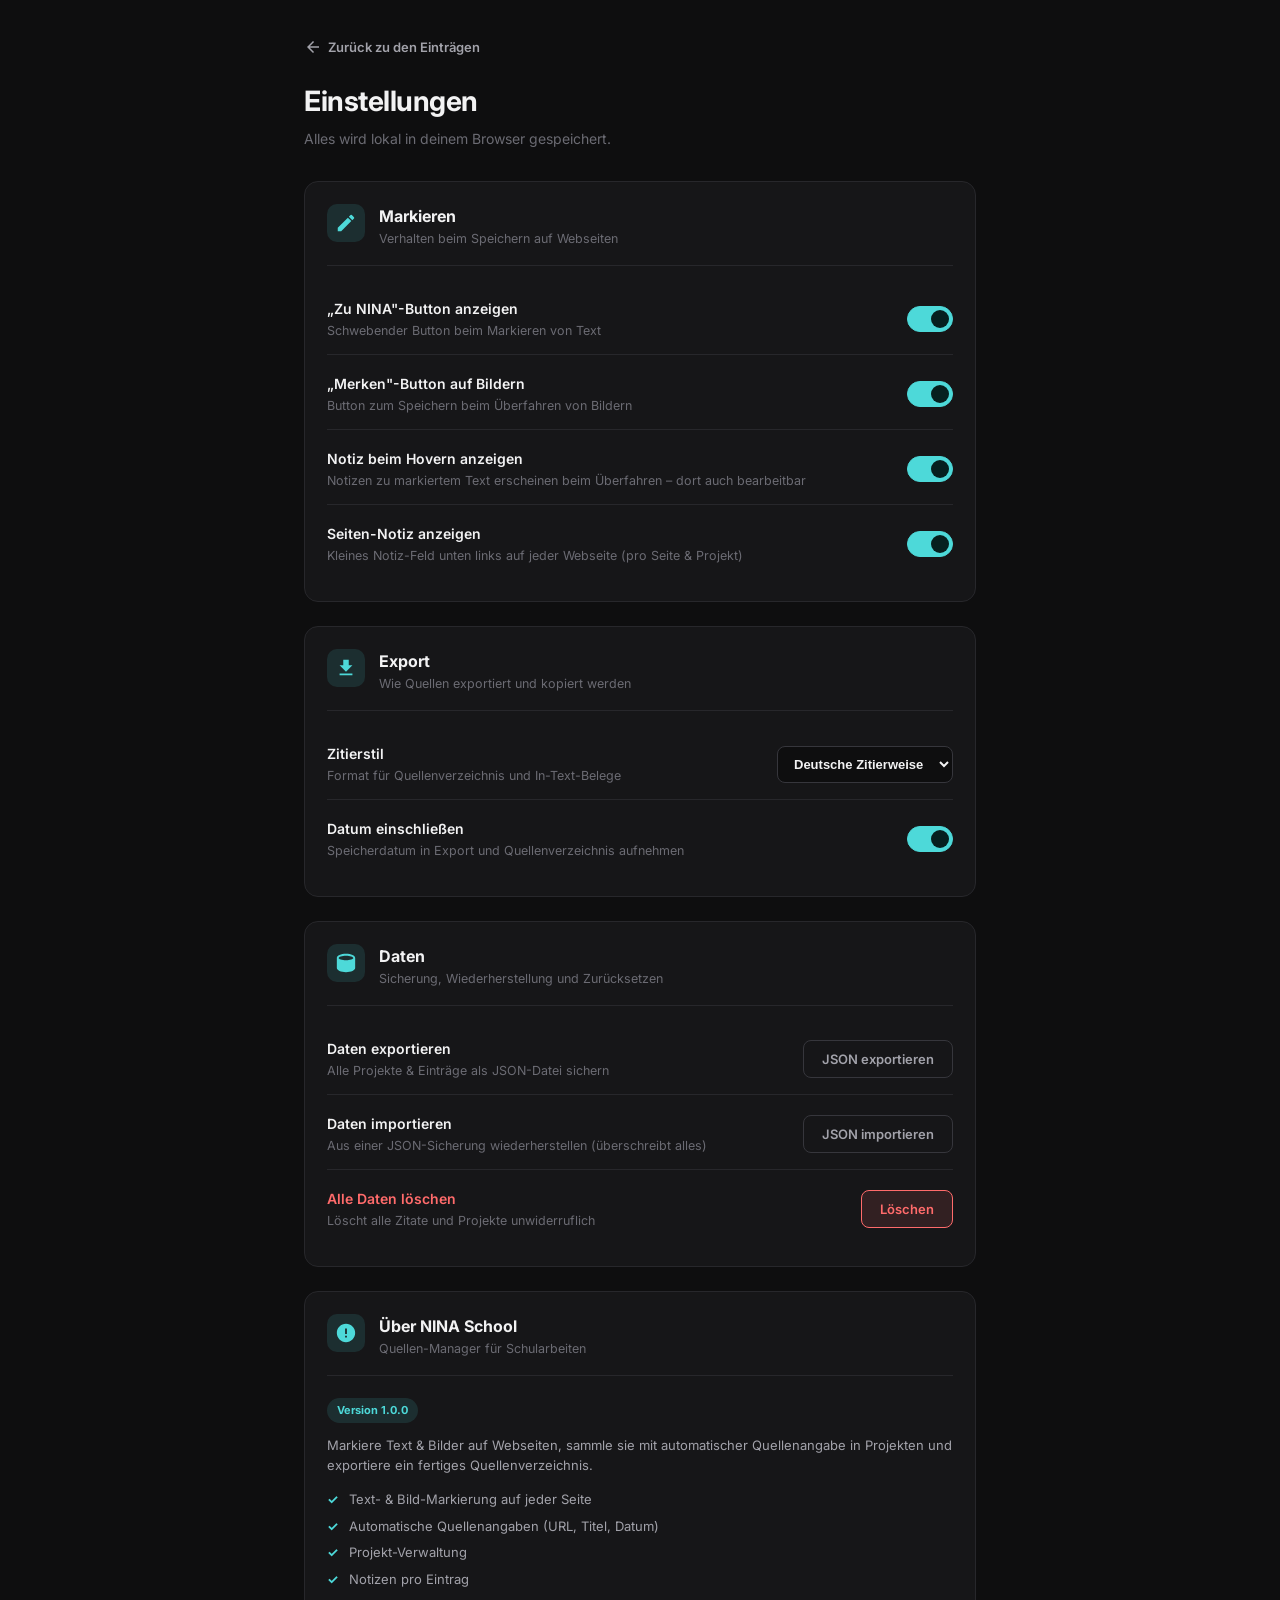
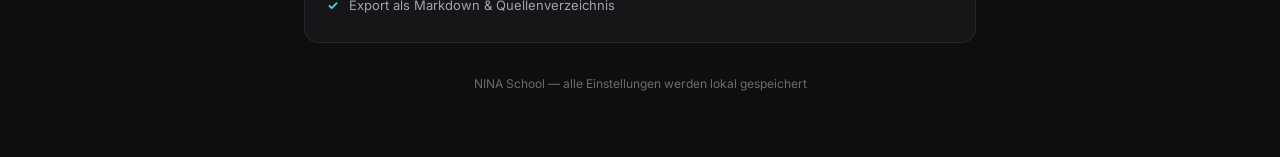
==== commit 321a6356: "feat: add settings page, data import/export, and project management to the extension" ====
--- a/fullpage/settings.html
+++ b/fullpage/settings.html
@@ -51,6 +51,26 @@
             </div>
             <label class="toggle">
               <input type="checkbox" id="image-save" checked>
+              <span class="toggle-slider"></span>
+            </label>
+          </div>
+          <div class="setting-item">
+            <div class="setting-label">
+              <h3>Notiz beim Hovern anzeigen</h3>
+              <p>Notizen zu markiertem Text erscheinen beim Überfahren – dort auch bearbeitbar</p>
+            </div>
+            <label class="toggle">
+              <input type="checkbox" id="hover-notes" checked>
+              <span class="toggle-slider"></span>
+            </label>
+          </div>
+          <div class="setting-item">
+            <div class="setting-label">
+              <h3>Seiten-Notiz anzeigen</h3>
+              <p>Kleines Notiz-Feld unten links auf jeder Webseite (pro Seite & Projekt)</p>
+            </div>
+            <label class="toggle">
+              <input type="checkbox" id="page-notes" checked>
               <span class="toggle-slider"></span>
             </label>
           </div>
